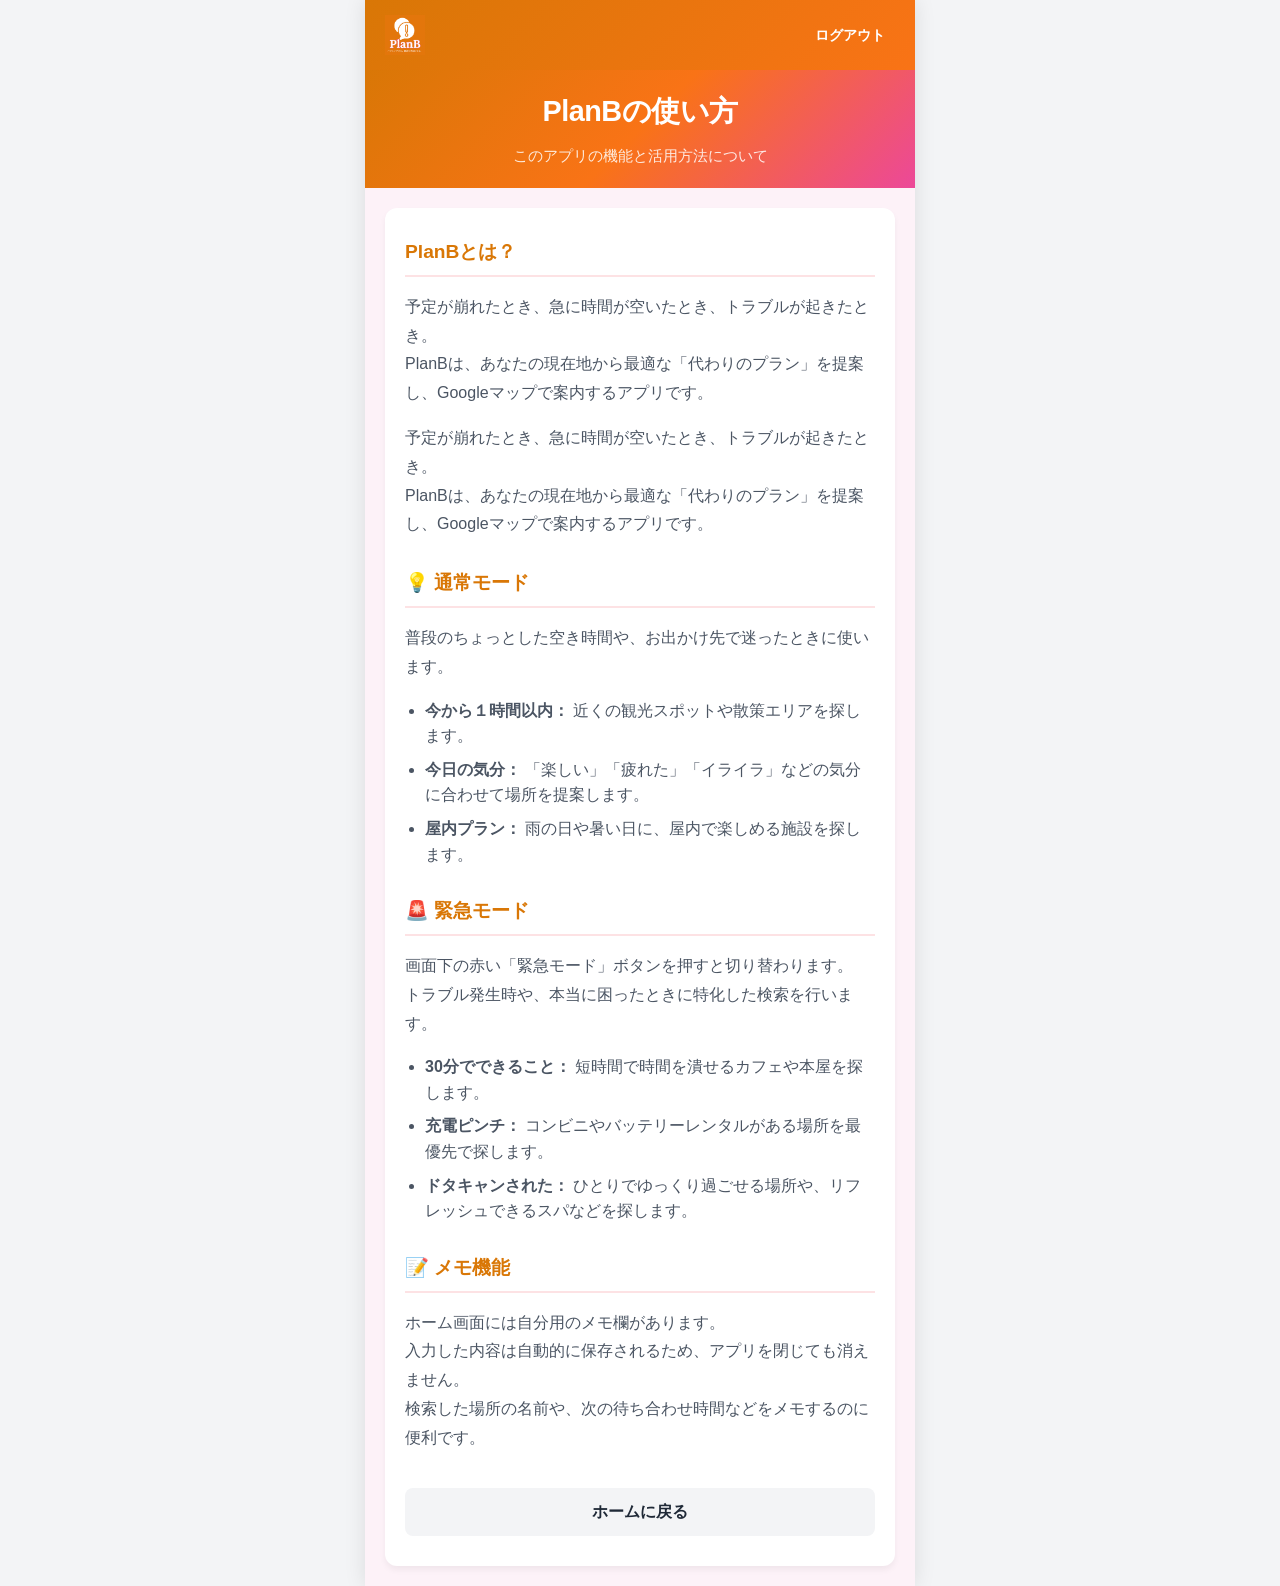
==== explain.html @ be39aa84 "explain追加" ====
<!DOCTYPE html>
<html lang="ja">
<head>
    <meta charset="UTF-8">
    <meta name="viewport" content="width=device-width, initial-scale=1.0">
    <title>PlanB - アプリの説明</title>
    <link rel="stylesheet" href="styles.css">
</head>
<body class="page-home">

<div id="app-container">
    <header>
        <a href="index.html" class="logo">
            <img src="fig/head.png" alt="PlanB" class="header-logo">
        </a>
        <div class="header-actions">
            <button class="btn-transparent" onclick="window.location.href='login.html'">ログアウト</button>
        </div>
    </header>

    <main>
        <div class="hero-section" style="padding: 20px;">
            <div class="hero-text">
                <h2>PlanBの使い方</h2>
                <p>このアプリの機能と活用方法について</p>
            </div>
        </div>

        <div class="explain-container">
            <div class="explain-content">
                <h3>PlanBとは？</h3>
                <p>
                    予定が崩れたとき、急に時間が空いたとき、トラブルが起きたとき。<br>
                    PlanBは、あなたの現在地から最適な「代わりのプラン」を提案し、Googleマップで案内するアプリです。
                </p>
                <p>
                    予定が崩れたとき、急に時間が空いたとき、トラブルが起きたとき。<br>
                    PlanBは、あなたの現在地から最適な「代わりのプラン」を提案し、Googleマップで案内するアプリです。
                </p>

                <h3>💡 通常モード</h3>
                <p>
                    普段のちょっとした空き時間や、お出かけ先で迷ったときに使います。
                </p>
                <ul>
                    <li><strong>今から１時間以内：</strong> 近くの観光スポットや散策エリアを探します。</li>
                    <li><strong>今日の気分：</strong> 「楽しい」「疲れた」「イライラ」などの気分に合わせて場所を提案します。</li>
                    <li><strong>屋内プラン：</strong> 雨の日や暑い日に、屋内で楽しめる施設を探します。</li>
                </ul>
                
                <h3>🚨 緊急モード</h3>
                <p>
                    画面下の赤い「緊急モード」ボタンを押すと切り替わります。<br>
                    トラブル発生時や、本当に困ったときに特化した検索を行います。
                </p>
                <ul>
                    <li><strong>30分でできること：</strong> 短時間で時間を潰せるカフェや本屋を探します。</li>
                    <li><strong>充電ピンチ：</strong> コンビニやバッテリーレンタルがある場所を最優先で探します。</li>
                    <li><strong>ドタキャンされた：</strong> ひとりでゆっくり過ごせる場所や、リフレッシュできるスパなどを探します。</li>
                </ul>

                <h3>📝 メモ機能</h3>
                <p>
                    ホーム画面には自分用のメモ欄があります。<br>
                    入力した内容は自動的に保存されるため、アプリを閉じても消えません。<br>
                    検索した場所の名前や、次の待ち合わせ時間などをメモするのに便利です。
                </p>

                <a href="index.html" class="btn-back">ホームに戻る</a>
            </div>
        </div>
    </main>
</div>

</body>
</html>
---- styles.css ----
/* =========================================
   1. 基本設定 (Base & Reset)
   ========================================= */
* {
    box-sizing: border-box;
}

body {
    margin: 0;
    font-family: -apple-system, BlinkMacSystemFont, "Segoe UI", Roboto, "Helvetica Neue", Arial, sans-serif;
    color: #1f2937;
    line-height: 1.5;
}

/* リンクの基本スタイル */
a {
    text-decoration: none;
    cursor: pointer;
    color: inherit;
}

/* =========================================
   2. 共通コンポーネント (Components)
   ========================================= */

/* ボタンの基本スタイル */
button {
    cursor: pointer;
    font-family: inherit;
}

/* プライマリーボタン（オレンジグラデーション） */
.btn-primary {
    width: 100%;
    padding: 12px;
    background: linear-gradient(135deg, #d97706 0%, #f97316 100%);
    color: white;
    border: none;
    border-radius: 8px;
    font-size: 1rem;
    font-weight: 600;
    transition: all 0.3s;
    display: inline-block;
    text-align: center;
}

.btn-primary:hover {
    transform: translateY(-2px);
    box-shadow: 0 10px 20px rgba(217, 119, 6, 0.3);
}

.btn-primary:active {
    transform: translateY(0);
}

/* フォーム入力欄 */
.form-group {
    margin-bottom: 20px;
    text-align: left;
}

.form-group label {
    display: block;
    font-size: 0.9rem;
    font-weight: 600;
    color: #1f2937;
    margin-bottom: 8px;
}

.form-group input {
    width: 100%;
    padding: 12px;
    border: 1px solid #e5e7eb;
    border-radius: 8px;
    font-size: 0.95rem;
    transition: border-color 0.2s;
}

.form-group input:focus {
    outline: none;
    border-color: #d97706;
    box-shadow: 0 0 0 3px rgba(217, 119, 6, 0.1);
}

/* =========================================
   3. ログイン画面スタイル (Login Page)
   ========================================= */
.page-login {
    display: flex;
    align-items: center;
    justify-content: center;
    min-height: 100vh;
    background: linear-gradient(135deg, #d97706 0%, #f97316 50%, #ec4899 100%);
}

.login-container {
    background: white;
    border-radius: 20px;
    padding: 40px;
    width: 90%;
    max-width: 400px;
    box-shadow: 0 20px 60px rgba(0, 0, 0, 0.15);
    text-align: center;
}

/* ログイン画面のロゴ */
.login-logo {
    /* 横幅をコンテナ(最大400px)の80%に制限し、高さは自動調整 */
    max-width: 80%;
    height: auto;
    margin-bottom: 30px;
    display: block;
    margin-left: auto;
    margin-right: auto;
}

/* ヘッダー（ホーム画面）のロゴ */
.logo {
    display: flex;
    align-items: center;
    /* ヘッダー内でのロゴエリアの高さを指定（例: 40px） */
    height: 40px;
}

.header-logo {
    /* 親要素(.logo)の高さに合わせてリサイズ */
    height: 100%;
    width: auto; /* 横幅は縦横比を維持して自動設定 */
    object-fit: contain;
}

.signup-link {
    margin-top: 20px;
    font-size: 0.9rem;
    color: #6b7280;
}

.signup-link a {
    color: #d97706;
    font-weight: 600;
}

.signup-link a:hover {
    text-decoration: underline;
}

/* =========================================
   4. ホーム画面レイアウト (Home Layout)
   ========================================= */
.page-home {
    background-color: #f3f4f6;
}

#app-container {
    width: 100%;
    max-width: 550px;
    min-height: 100vh;
    background-color: #fff;
    box-shadow: 0 0 20px rgba(0,0,0,0.1);
    position: relative;
    display: flex;
    flex-direction: column;
    margin: 0 auto;
}

/* ヘッダー */
header {
    position: sticky;
    top: 0;
    background: linear-gradient(135deg, #d97706 0%, #f97316 100%);
    padding: 15px 20px;
    display: flex;
    justify-content: space-between;
    align-items: center;
    z-index: 100;
}

.logo {
    display: flex;
    align-items: center;
    gap: 12px;
    font-weight: 800;
    font-size: 1.3rem;
    color: #ffffff;
}

.header-actions {
    display: flex;
    align-items: center;
    gap: 15px;
}

/* ヘッダー内の透明ボタン */
.btn-transparent {
    border: none;
    background: none;
    color: white;
    font-weight: 600;
    font-size: 0.9rem;
    padding: 5px 10px;
    border-radius: 6px;
    transition: background-color 0.2s;
}

.btn-transparent:hover {
    background-color: rgba(255, 255, 255, 0.2);
}

.icon-btn {
    font-size: 1.2rem;
    padding: 5px;
}

/* メインコンテンツエリア */
main {
    flex: 1;
    overflow-y: auto;
    display: flex;
    flex-direction: column;
    background-color: #fdf2f8;
}

/* =========================================
   5. ホーム画面コンテンツ (Home Contents)
   ========================================= */

/* ヒーローセクション */
.hero-section {
    background: linear-gradient(135deg, #d97706 0%, #f97316 50%, #ec4899 100%);
    padding: 30px 20px;
    color: white;
    text-align: center;
}

.hero-text h2 {
    font-size: 1.8rem;
    margin: 0 0 12px;
    font-weight: 700;
    letter-spacing: -0.5px;
}

.hero-text p {
    color: rgba(255, 255, 255, 0.85);
    font-size: 0.95rem;
    margin: 0;
    line-height: 1.5;
}

/* 選択エリア */
.plan-selection-section {
    padding: 25px 20px;
}

.selection-title {
    font-size: 1rem;
    font-weight: 600;
    color: #1f2937;
    margin: 0 0 16px;
}

/* カードグリッド */
.cards-grid {
    display: grid;
    grid-template-columns: 1fr;
    gap: 12px;
    margin-bottom: 20px;
}

.plan-card {
    background: white;
    border: 2px solid #fde2e4;
    border-radius: 12px;
    padding: 16px;
    cursor: pointer;
    transition: all 0.3s cubic-bezier(0.4, 0, 0.2, 1);
    display: flex;
    align-items: center;
    gap: 10px;
}

.plan-card:hover {
    border-color: #d97706;
    box-shadow: 0 8px 16px rgba(217, 119, 6, 0.12);
    transform: translateY(-2px);
}

.plan-card:active {
    transform: translateY(0);
}

.plan-card h3 {
    margin: 0;
    font-size: 1rem;
    color: #1f2937;
    font-weight: 600;
}

.plan-card .emoji {
    font-size: 1.5rem;
}

/* =========================================
   6. 緊急モードボタン (Emergency Mode)
   ========================================= */
.emergency-section {
    padding: 0 20px 25px;
}

.mode-btn {
    width: 100%;
    padding: 16px;
    color: white;
    border: none;
    border-radius: 12px;
    font-size: 1rem;
    font-weight: 600;
    cursor: pointer;
    transition: background-color 0.3s, transform 0.2s;
    display: flex;
    align-items: center;
    justify-content: center;
    gap: 8px;
}

.mode-btn:hover {
    transform: translateY(-2px);
}

.mode-btn:active {
    transform: translateY(0);
}

.mode-btn-danger {
    background-color: #ef4444; /* 赤 */
    box-shadow: 0 4px 12px rgba(239, 68, 68, 0.2);
}
.mode-btn-danger:hover {
    background-color: #dc2626;
}

.mode-btn-safe {
    background-color: #10b981; /* 緑 */
    box-shadow: 0 4px 12px rgba(16, 185, 129, 0.2);
}
.mode-btn-safe:hover {
    background-color: #059669;
}

.mode-btn-emoji {
    font-size: 1.5rem;
}
/* styles.css の末尾に追加 */

/* =========================================
   8. メモ帳エリア (Memo Pad)
   ========================================= */
.memo-section {
    padding: 0 20px 20px; /* 横と下の余白 */
}

.memo-container {
    background-color: white;
    border: 2px solid #e5e7eb;
    border-radius: 12px;
    padding: 15px;
}

.memo-label {
    display: block;
    font-size: 0.9rem;
    font-weight: 600;
    color: #4b5563;
    margin-bottom: 8px;
}

.memo-textarea {
    width: 100%;
    height: 80px; /* 初期の高さ */
    border: 1px solid #d1d5db;
    border-radius: 8px;
    padding: 10px;
    font-size: 0.95rem;
    line-height: 1.5;
    resize: vertical; /* 縦方向のみサイズ変更可能 */
    font-family: inherit;
}

.memo-textarea:focus {
    outline: none;
    border-color: #d97706; /* フォーカス時にオレンジ色に */
    box-shadow: 0 0 0 3px rgba(217, 119, 6, 0.1);
}
/* styles.css の末尾に追加 */

/* メモ帳のボタンエリア */
.memo-actions {
    display: flex;
    justify-content: flex-end; /* 右寄せ */
    gap: 10px;                 /* ボタン同士の間隔 */
    margin-top: 10px;
}

/* 小さめのボタン共通設定 */
.btn-sm {
    padding: 8px 16px;
    font-size: 0.9rem;
    border-radius: 6px;
    border: none;
    cursor: pointer;
    font-weight: 600;
    transition: background-color 0.2s;
    color: white;
}
/* 削除ボタン（赤） */
.btn-delete {
    background-color: #ef4444;
}
.btn-delete:hover {
    background-color: #dc2626;
}

/* =========================================
   9. 説明ページ (Explain Page)
   ========================================= */
.explain-container {
    background: white;
    padding: 30px 20px;
    border-radius: 12px;
    margin: 20px;
    box-shadow: 0 4px 6px rgba(0, 0, 0, 0.05);
}

.explain-content h3 {
    color: #d97706; /* テーマカラーのオレンジ */
    border-bottom: 2px solid #fde2e4;
    padding-bottom: 8px;
    margin-top: 30px;
    margin-bottom: 15px;
    font-size: 1.2rem;
}

.explain-content h3:first-child {
    margin-top: 0;
}

.explain-content p {
    color: #4b5563;
    line-height: 1.8;
    margin-bottom: 15px;
}

.explain-content ul {
    padding-left: 20px;
    color: #4b5563;
    margin-bottom: 20px;
}

.explain-content li {
    margin-bottom: 8px;
    line-height: 1.6;
}

/* 説明ページ内の「ホームに戻る」ボタン */
.btn-back {
    display: inline-block;
    margin-top: 20px;
    text-align: center;
    background-color: #f3f4f6;
    color: #1f2937;
    padding: 12px 24px;
    border-radius: 8px;
    font-weight: 600;
    width: 100%;
    transition: background-color 0.2s;
}

.btn-back:hover {
    background-color: #e5e7eb;
}
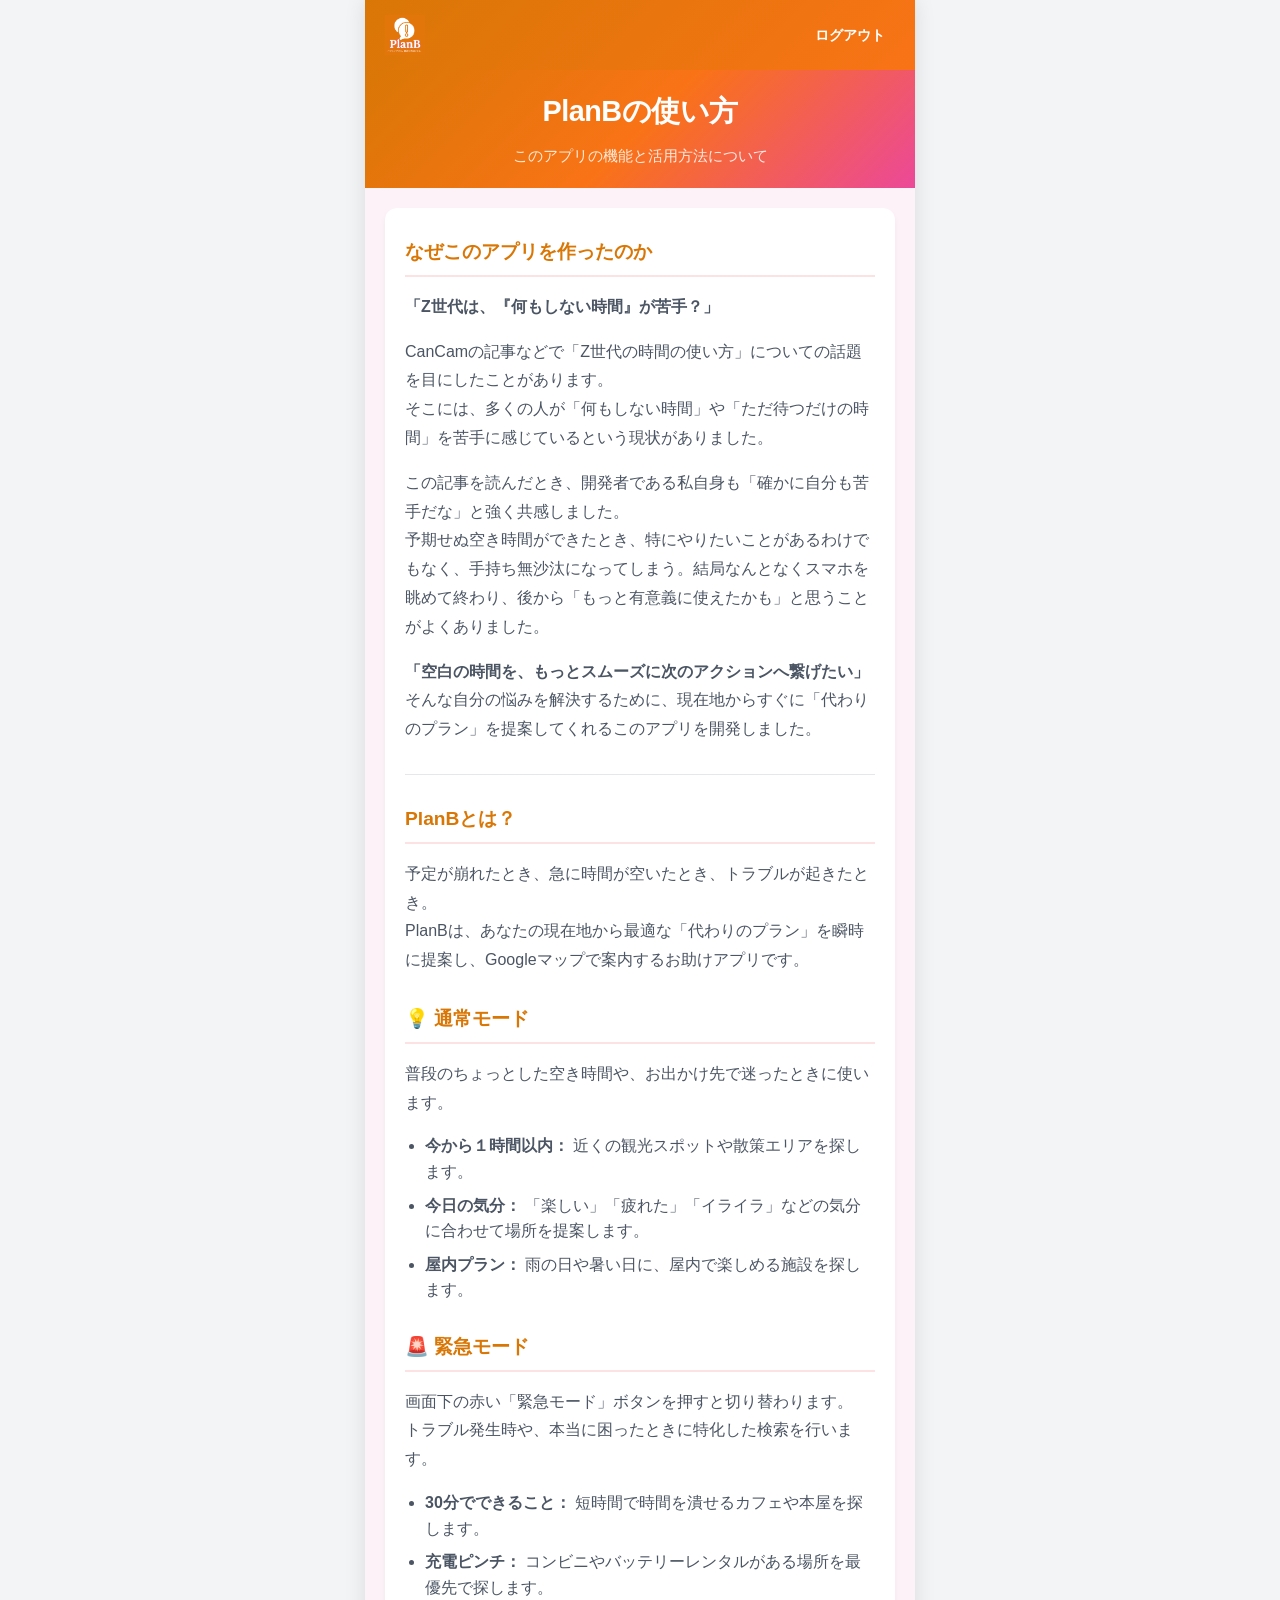
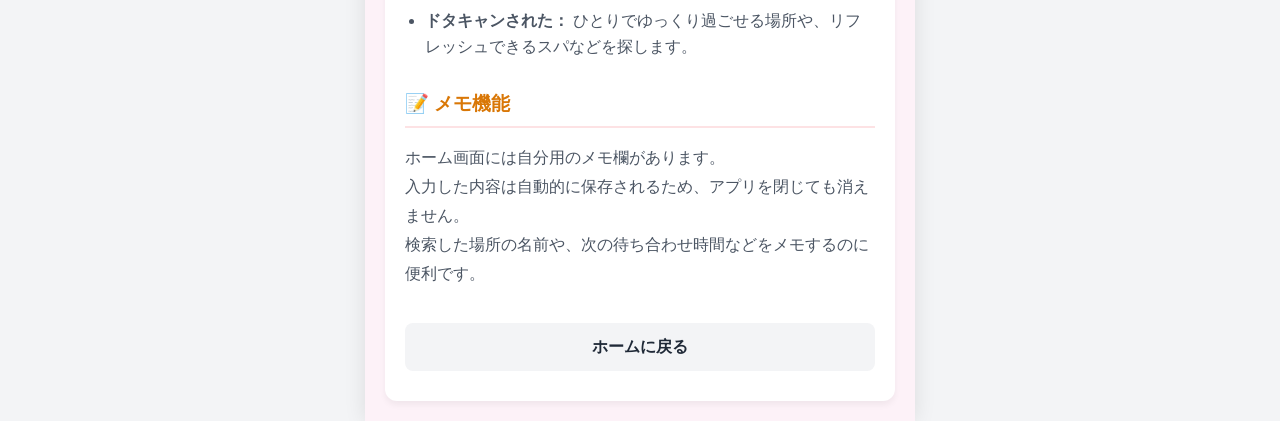
==== commit ae15b4e6: "修正" ====
--- a/explain.html
+++ b/explain.html
@@ -28,14 +28,29 @@
 
         <div class="explain-container">
             <div class="explain-content">
+                <h3>なぜこのアプリを作ったのか</h3>
+                
+                <p><strong>「Z世代は、『何もしない時間』が苦手？」</strong></p>
+                
+                <p>
+                    CanCamの記事などで「Z世代の時間の使い方」についての話題を目にしたことがあります。<br>
+                    そこには、多くの人が「何もしない時間」や「ただ待つだけの時間」を苦手に感じているという現状がありました。
+                </p>
+                <p>
+                    この記事を読んだとき、開発者である私自身も「確かに自分も苦手だな」と強く共感しました。<br>
+                    予期せぬ空き時間ができたとき、特にやりたいことがあるわけでもなく、手持ち無沙汰になってしまう。結局なんとなくスマホを眺めて終わり、後から「もっと有意義に使えたかも」と思うことがよくありました。
+                </p>
+                <p>
+                    <strong>「空白の時間を、もっとスムーズに次のアクションへ繋げたい」</strong><br>
+                    そんな自分の悩みを解決するために、現在地からすぐに「代わりのプラン」を提案してくれるこのアプリを開発しました。
+                </p>
+                
+                <hr style="margin: 30px 0; border: none; border-top: 1px solid #e5e7eb;">
+
                 <h3>PlanBとは？</h3>
                 <p>
                     予定が崩れたとき、急に時間が空いたとき、トラブルが起きたとき。<br>
-                    PlanBは、あなたの現在地から最適な「代わりのプラン」を提案し、Googleマップで案内するアプリです。
-                </p>
-                <p>
-                    予定が崩れたとき、急に時間が空いたとき、トラブルが起きたとき。<br>
-                    PlanBは、あなたの現在地から最適な「代わりのプラン」を提案し、Googleマップで案内するアプリです。
+                    PlanBは、あなたの現在地から最適な「代わりのプラン」を瞬時に提案し、Googleマップで案内するお助けアプリです。
                 </p>
 
                 <h3>💡 通常モード</h3>
@@ -47,7 +62,7 @@
                     <li><strong>今日の気分：</strong> 「楽しい」「疲れた」「イライラ」などの気分に合わせて場所を提案します。</li>
                     <li><strong>屋内プラン：</strong> 雨の日や暑い日に、屋内で楽しめる施設を探します。</li>
                 </ul>
-                
+
                 <h3>🚨 緊急モード</h3>
                 <p>
                     画面下の赤い「緊急モード」ボタンを押すと切り替わります。<br>
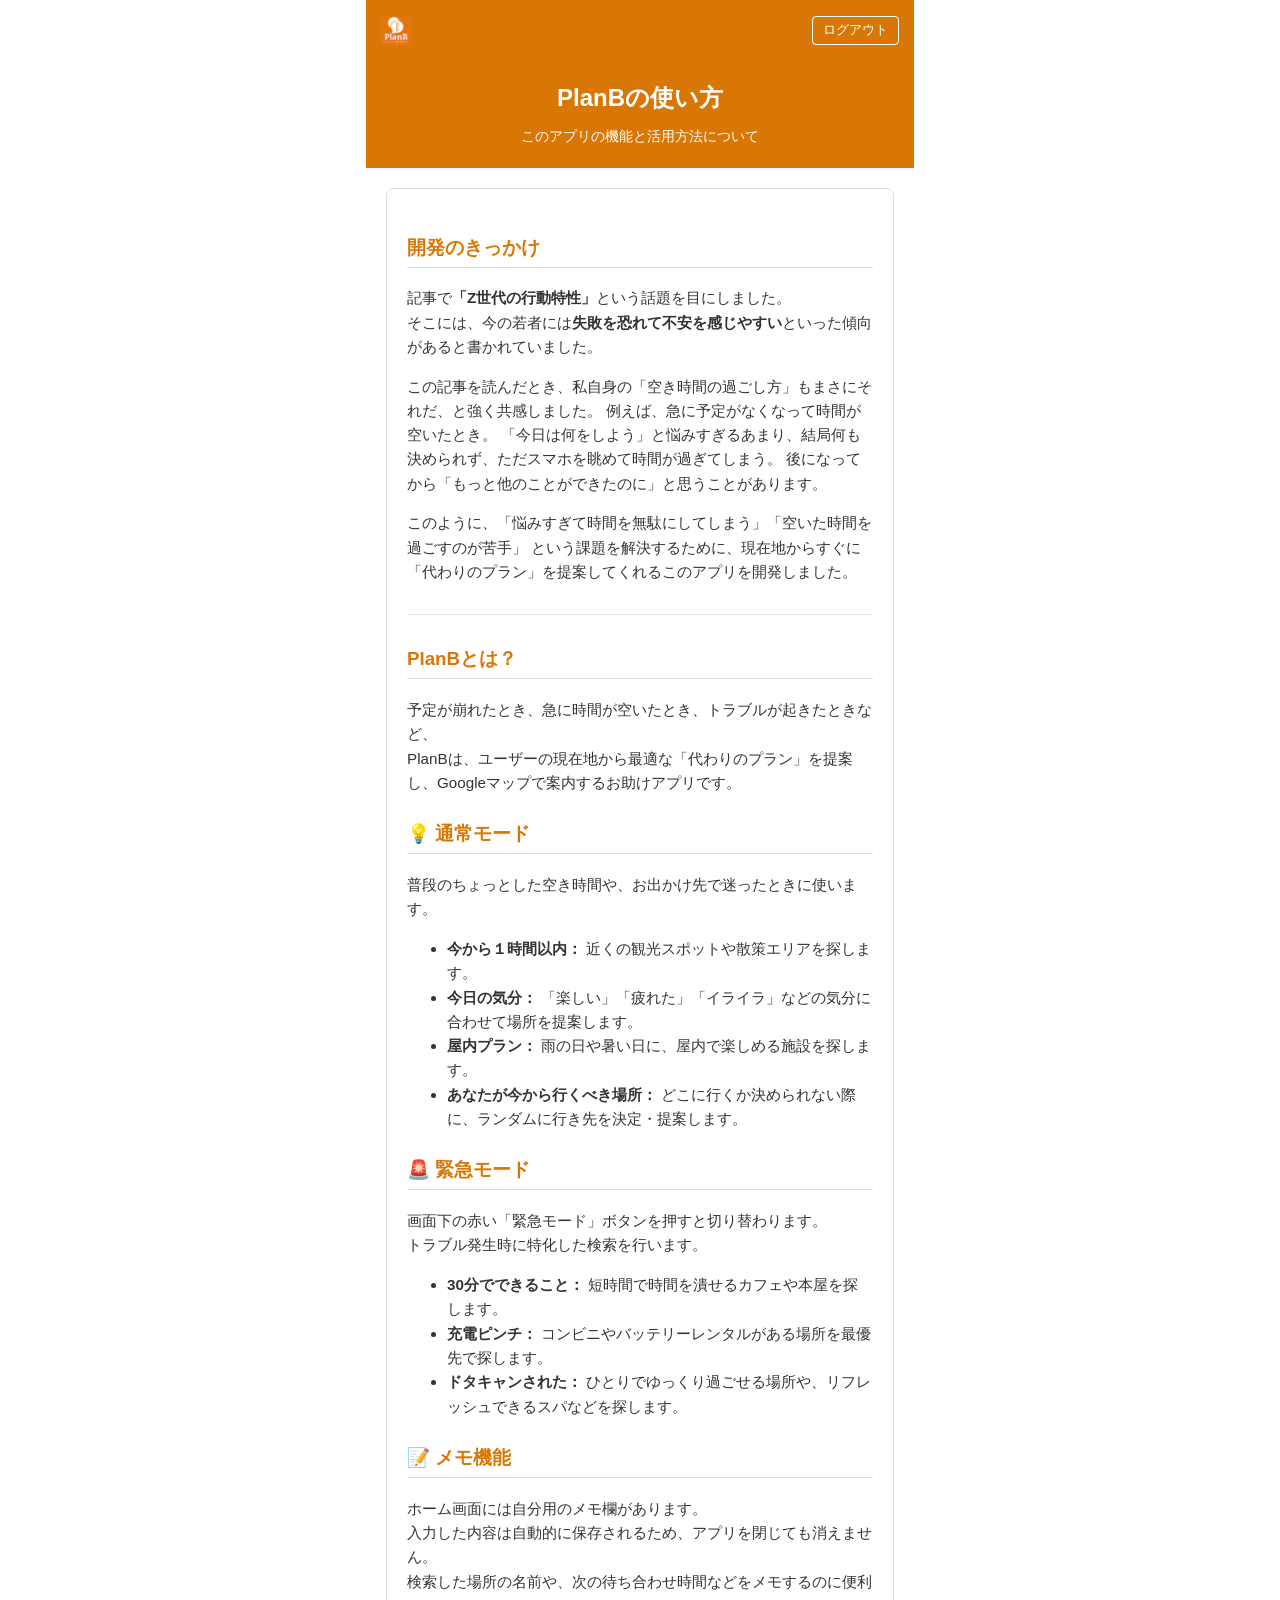
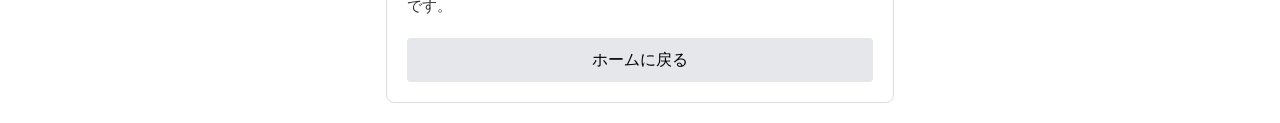
==== commit 9ad761c4: "CSS修正、あなたが行くべき場所の追加" ====
--- a/explain.html
+++ b/explain.html
@@ -28,29 +28,29 @@
 
         <div class="explain-container">
             <div class="explain-content">
-                <h3>なぜこのアプリを作ったのか</h3>
-                
-                <p><strong>「Z世代は、『何もしない時間』が苦手？」</strong></p>
+                <h3>開発のきっかけ</h3>
                 
                 <p>
-                    CanCamの記事などで「Z世代の時間の使い方」についての話題を目にしたことがあります。<br>
-                    そこには、多くの人が「何もしない時間」や「ただ待つだけの時間」を苦手に感じているという現状がありました。
+                    記事で<strong>「Z世代の行動特性」</strong>という話題を目にしました。<br>
+                    そこには、今の若者には<strong>失敗を恐れて不安を感じやすい</strong>といった傾向があると書かれていました。
                 </p>
                 <p>
-                    この記事を読んだとき、開発者である私自身も「確かに自分も苦手だな」と強く共感しました。<br>
-                    予期せぬ空き時間ができたとき、特にやりたいことがあるわけでもなく、手持ち無沙汰になってしまう。結局なんとなくスマホを眺めて終わり、後から「もっと有意義に使えたかも」と思うことがよくありました。
+                    この記事を読んだとき、私自身の「空き時間の過ごし方」もまさにそれだ、と強く共感しました。
+                    例えば、急に予定がなくなって時間が空いたとき。
+                    「今日は何をしよう」と悩みすぎるあまり、結局何も決められず、ただスマホを眺めて時間が過ぎてしまう。
+                    後になってから「もっと他のことができたのに」と思うことがあります。
                 </p>
                 <p>
-                    <strong>「空白の時間を、もっとスムーズに次のアクションへ繋げたい」</strong><br>
-                    そんな自分の悩みを解決するために、現在地からすぐに「代わりのプラン」を提案してくれるこのアプリを開発しました。
+                    このように、「悩みすぎて時間を無駄にしてしまう」「空いた時間を過ごすのが苦手」
+                    という課題を解決するために、現在地からすぐに「代わりのプラン」を提案してくれるこのアプリを開発しました。
                 </p>
                 
                 <hr style="margin: 30px 0; border: none; border-top: 1px solid #e5e7eb;">
 
                 <h3>PlanBとは？</h3>
                 <p>
-                    予定が崩れたとき、急に時間が空いたとき、トラブルが起きたとき。<br>
-                    PlanBは、あなたの現在地から最適な「代わりのプラン」を瞬時に提案し、Googleマップで案内するお助けアプリです。
+                    予定が崩れたとき、急に時間が空いたとき、トラブルが起きたときなど、<br>
+                    PlanBは、ユーザーの現在地から最適な「代わりのプラン」を提案し、Googleマップで案内するお助けアプリです。
                 </p>
 
                 <h3>💡 通常モード</h3>
@@ -61,12 +61,13 @@
                     <li><strong>今から１時間以内：</strong> 近くの観光スポットや散策エリアを探します。</li>
                     <li><strong>今日の気分：</strong> 「楽しい」「疲れた」「イライラ」などの気分に合わせて場所を提案します。</li>
                     <li><strong>屋内プラン：</strong> 雨の日や暑い日に、屋内で楽しめる施設を探します。</li>
+                    <li><strong>あなたが今から行くべき場所：</strong> どこに行くか決められない際に、ランダムに行き先を決定・提案します。</li>
                 </ul>
 
                 <h3>🚨 緊急モード</h3>
                 <p>
                     画面下の赤い「緊急モード」ボタンを押すと切り替わります。<br>
-                    トラブル発生時や、本当に困ったときに特化した検索を行います。
+                    トラブル発生時に特化した検索を行います。
                 </p>
                 <ul>
                     <li><strong>30分でできること：</strong> 短時間で時間を潰せるカフェや本屋を探します。</li>
--- a/styles.css
+++ b/styles.css
@@ -7,50 +7,45 @@
 
 body {
     margin: 0;
-    font-family: -apple-system, BlinkMacSystemFont, "Segoe UI", Roboto, "Helvetica Neue", Arial, sans-serif;
-    color: #1f2937;
+    /* 一般的なフォント指定 */
+    font-family: sans-serif;
+    color: #333333;
     line-height: 1.5;
+    background-color: #f3f4f6;
 }
 
 /* リンクの基本スタイル */
 a {
     text-decoration: none;
-    cursor: pointer;
     color: inherit;
 }
 
 /* =========================================
-   2. 共通コンポーネント (Components)
+   2. 共通コンポーネント
    ========================================= */
 
 /* ボタンの基本スタイル */
 button {
     cursor: pointer;
     font-family: inherit;
-}
-
-/* プライマリーボタン（オレンジグラデーション） */
+    font-size: 1rem;
+}
+
+/* プライマリーボタン */
 .btn-primary {
+    display: block;
     width: 100%;
     padding: 12px;
-    background: linear-gradient(135deg, #d97706 0%, #f97316 100%);
+    background-color: #d97706; /* 単色に変更 */
     color: white;
     border: none;
     border-radius: 8px;
-    font-size: 1rem;
-    font-weight: 600;
-    transition: all 0.3s;
-    display: inline-block;
+    font-weight: bold;
     text-align: center;
 }
 
 .btn-primary:hover {
-    transform: translateY(-2px);
-    box-shadow: 0 10px 20px rgba(217, 119, 6, 0.3);
-}
-
-.btn-primary:active {
-    transform: translateY(0);
+    background-color: #b45309; /* ホバー時は少し暗くするだけ */
 }
 
 /* フォーム入力欄 */
@@ -61,83 +56,56 @@
 
 .form-group label {
     display: block;
-    font-size: 0.9rem;
-    font-weight: 600;
-    color: #1f2937;
+    font-weight: bold;
     margin-bottom: 8px;
 }
 
 .form-group input {
     width: 100%;
-    padding: 12px;
-    border: 1px solid #e5e7eb;
-    border-radius: 8px;
-    font-size: 0.95rem;
-    transition: border-color 0.2s;
-}
-
-.form-group input:focus {
-    outline: none;
-    border-color: #d97706;
-    box-shadow: 0 0 0 3px rgba(217, 119, 6, 0.1);
-}
-
-/* =========================================
-   3. ログイン画面スタイル (Login Page)
+    padding: 10px;
+    border: 1px solid #cccccc;
+    border-radius: 4px;
+    font-size: 1rem;
+}
+
+/* =========================================
+   3. ログイン画面 (Login Page)
    ========================================= */
 .page-login {
     display: flex;
     align-items: center;
     justify-content: center;
     min-height: 100vh;
-    background: linear-gradient(135deg, #d97706 0%, #f97316 50%, #ec4899 100%);
-}
-
+    background-color: #d97706; 
+}
 .login-container {
-    background: white;
-    border-radius: 20px;
+    background-color: white;
     padding: 40px;
     width: 90%;
     max-width: 400px;
-    box-shadow: 0 20px 60px rgba(0, 0, 0, 0.15);
+    border: 1px solid white;
+    border-radius: 10px;
     text-align: center;
 }
 
-/* ログイン画面のロゴ */
 .login-logo {
-    /* 横幅をコンテナ(最大400px)の80%に制限し、高さは自動調整 */
-    max-width: 80%;
+    width: 80%; 
     height: auto;
-    margin-bottom: 30px;
-    display: block;
+    margin-bottom: 20px;
     margin-left: auto;
     margin-right: auto;
-}
-
-/* ヘッダー（ホーム画面）のロゴ */
-.logo {
-    display: flex;
-    align-items: center;
-    /* ヘッダー内でのロゴエリアの高さを指定（例: 40px） */
-    height: 40px;
-}
-
-.header-logo {
-    /* 親要素(.logo)の高さに合わせてリサイズ */
-    height: 100%;
-    width: auto; /* 横幅は縦横比を維持して自動設定 */
-    object-fit: contain;
+    display: block;
 }
 
 .signup-link {
     margin-top: 20px;
     font-size: 0.9rem;
-    color: #6b7280;
+    color: black;
 }
 
 .signup-link a {
     color: #d97706;
-    font-weight: 600;
+    font-weight: bold;
 }
 
 .signup-link a:hover {
@@ -145,154 +113,137 @@
 }
 
 /* =========================================
-   4. ホーム画面レイアウト (Home Layout)
+   4. ホーム画面レイアウト
    ========================================= */
 .page-home {
-    background-color: #f3f4f6;
+    background-color: white;
 }
 
 #app-container {
     width: 100%;
     max-width: 550px;
     min-height: 100vh;
-    background-color: #fff;
-    box-shadow: 0 0 20px rgba(0,0,0,0.1);
+    background-color: white;
+    margin: 0 auto;
     position: relative;
-    display: flex;
-    flex-direction: column;
-    margin: 0 auto;
+    border-left: 1px solid white;
+    border-right: 1px solid white;
 }
 
 /* ヘッダー */
 header {
-    position: sticky;
-    top: 0;
-    background: linear-gradient(135deg, #d97706 0%, #f97316 100%);
-    padding: 15px 20px;
+    background-color: #d97706;
+    padding: 15px;
     display: flex;
     justify-content: space-between;
     align-items: center;
-    z-index: 100;
-}
-
+    color: white;
+}
+
+/* ロゴまわり */
 .logo {
     display: flex;
     align-items: center;
-    gap: 12px;
-    font-weight: 800;
-    font-size: 1.3rem;
     color: #ffffff;
+    font-weight: bold;
+    font-size: 1.2rem;
+}
+
+.header-logo {
+    height: 30px; /* object-fitを使わず高さ指定のみで制御 */
+    width: auto;
 }
 
 .header-actions {
     display: flex;
-    align-items: center;
-    gap: 15px;
-}
-
-/* ヘッダー内の透明ボタン */
+    gap: 10px;
+}
+
+/* 透明ボタン */
 .btn-transparent {
-    border: none;
-    background: none;
-    color: white;
-    font-weight: 600;
-    font-size: 0.9rem;
+    border: 1px solid white;
+    background-color: transparent;
+    color: white;
     padding: 5px 10px;
-    border-radius: 6px;
-    transition: background-color 0.2s;
+    border-radius: 4px;
+    font-size: 0.8rem;
 }
 
 .btn-transparent:hover {
-    background-color: rgba(255, 255, 255, 0.2);
-}
-
-.icon-btn {
-    font-size: 1.2rem;
-    padding: 5px;
-}
-
-/* メインコンテンツエリア */
+    background-color: rgba(255, 255, 255, 0);
+}
+
+/* メインエリア */
 main {
     flex: 1;
-    overflow-y: auto;
     display: flex;
     flex-direction: column;
-    background-color: #fdf2f8;
-}
-
-/* =========================================
-   5. ホーム画面コンテンツ (Home Contents)
+}
+
+/* =========================================
+   5. ホーム画面コンテンツ
    ========================================= */
 
 /* ヒーローセクション */
 .hero-section {
-    background: linear-gradient(135deg, #d97706 0%, #f97316 50%, #ec4899 100%);
-    padding: 30px 20px;
+    background-color: #d97706;
+    padding: 20px;
     color: white;
     text-align: center;
 }
 
 .hero-text h2 {
-    font-size: 1.8rem;
-    margin: 0 0 12px;
-    font-weight: 700;
-    letter-spacing: -0.5px;
+    font-size: 1.5rem;
+    margin: 0 0 10px 0;
 }
 
 .hero-text p {
-    color: rgba(255, 255, 255, 0.85);
-    font-size: 0.95rem;
     margin: 0;
-    line-height: 1.5;
+    font-size: 0.9rem;
 }
 
 /* 選択エリア */
 .plan-selection-section {
-    padding: 25px 20px;
+    padding: 20px;
 }
 
 .selection-title {
-    font-size: 1rem;
-    font-weight: 600;
-    color: #1f2937;
-    margin: 0 0 16px;
+    font-size: 1.1rem;
+    font-weight: bold;
+    color: #333;
+    margin: 0 0 15px 0;
+    border-left: 4px solid #d97706; 
+    padding-left: 10px;
 }
 
 /* カードグリッド */
 .cards-grid {
-    display: grid;
-    grid-template-columns: 1fr;
-    gap: 12px;
+    /* Flexboxで縦並びにする（Grid未習得の場合の安全策） */
+    display: flex;
+    flex-direction: column;
+    gap: 10px;
     margin-bottom: 20px;
 }
 
 .plan-card {
-    background: white;
-    border: 2px solid #fde2e4;
-    border-radius: 12px;
-    padding: 16px;
+    background-color: white;
+    border: 1px solid white;
+    border-radius: 8px;
+    padding: 15px;
     cursor: pointer;
-    transition: all 0.3s cubic-bezier(0.4, 0, 0.2, 1);
-    display: flex;
-    align-items: center;
-    gap: 10px;
+    display: flex;
+    align-items: center;
 }
 
 .plan-card:hover {
+    background-color: #fff7ed;
     border-color: #d97706;
-    box-shadow: 0 8px 16px rgba(217, 119, 6, 0.12);
-    transform: translateY(-2px);
-}
-
-.plan-card:active {
-    transform: translateY(0);
 }
 
 .plan-card h3 {
     margin: 0;
     font-size: 1rem;
-    color: #1f2937;
-    font-weight: 600;
+    margin-left: 10px;
 }
 
 .plan-card .emoji {
@@ -300,39 +251,28 @@
 }
 
 /* =========================================
-   6. 緊急モードボタン (Emergency Mode)
+   6. 緊急モードボタン
    ========================================= */
 .emergency-section {
-    padding: 0 20px 25px;
+    padding: 0 20px 20px;
 }
 
 .mode-btn {
     width: 100%;
-    padding: 16px;
+    padding: 15px;
     color: white;
     border: none;
-    border-radius: 12px;
+    border-radius: 8px;
     font-size: 1rem;
-    font-weight: 600;
-    cursor: pointer;
-    transition: background-color 0.3s, transform 0.2s;
+    font-weight: bold;
     display: flex;
     align-items: center;
     justify-content: center;
-    gap: 8px;
-}
-
-.mode-btn:hover {
-    transform: translateY(-2px);
-}
-
-.mode-btn:active {
-    transform: translateY(0);
+    gap: 10px;
 }
 
 .mode-btn-danger {
     background-color: #ef4444; /* 赤 */
-    box-shadow: 0 4px 12px rgba(239, 68, 68, 0.2);
 }
 .mode-btn-danger:hover {
     background-color: #dc2626;
@@ -340,140 +280,92 @@
 
 .mode-btn-safe {
     background-color: #10b981; /* 緑 */
-    box-shadow: 0 4px 12px rgba(16, 185, 129, 0.2);
 }
 .mode-btn-safe:hover {
     background-color: #059669;
 }
 
-.mode-btn-emoji {
-    font-size: 1.5rem;
-}
-/* styles.css の末尾に追加 */
-
-/* =========================================
-   8. メモ帳エリア (Memo Pad)
+/* =========================================
+   8. メモ帳エリア
    ========================================= */
 .memo-section {
-    padding: 0 20px 20px; /* 横と下の余白 */
+    padding: 0 20px 20px;
 }
 
 .memo-container {
-    background-color: white;
-    border: 2px solid #e5e7eb;
-    border-radius: 12px;
+    background-color: #f9fafb;
+    border: 1px solid #ddd;
+    border-radius: 8px;
     padding: 15px;
 }
 
 .memo-label {
     display: block;
+    font-weight: bold;
+    margin-bottom: 5px;
     font-size: 0.9rem;
-    font-weight: 600;
-    color: #4b5563;
-    margin-bottom: 8px;
 }
 
 .memo-textarea {
     width: 100%;
-    height: 80px; /* 初期の高さ */
-    border: 1px solid #d1d5db;
-    border-radius: 8px;
-    padding: 10px;
-    font-size: 0.95rem;
-    line-height: 1.5;
-    resize: vertical; /* 縦方向のみサイズ変更可能 */
+    height: 80px;
+    border: 1px solid #ddd;
+    padding: 5px;
     font-family: inherit;
 }
 
-.memo-textarea:focus {
-    outline: none;
-    border-color: #d97706; /* フォーカス時にオレンジ色に */
-    box-shadow: 0 0 0 3px rgba(217, 119, 6, 0.1);
-}
-/* styles.css の末尾に追加 */
-
-/* メモ帳のボタンエリア */
 .memo-actions {
-    display: flex;
-    justify-content: flex-end; /* 右寄せ */
-    gap: 10px;                 /* ボタン同士の間隔 */
     margin-top: 10px;
-}
-
-/* 小さめのボタン共通設定 */
+    text-align: right;
+}
+
 .btn-sm {
-    padding: 8px 16px;
+    padding: 5px 15px;
     font-size: 0.9rem;
-    border-radius: 6px;
+    border-radius: 4px;
     border: none;
-    cursor: pointer;
-    font-weight: 600;
-    transition: background-color 0.2s;
-    color: white;
-}
-/* 削除ボタン（赤） */
+    color: white;
+}
+
 .btn-delete {
     background-color: #ef4444;
 }
-.btn-delete:hover {
-    background-color: #dc2626;
-}
-
-/* =========================================
-   9. 説明ページ (Explain Page)
+
+/* =========================================
+   9. 説明ページ
    ========================================= */
 .explain-container {
-    background: white;
-    padding: 30px 20px;
-    border-radius: 12px;
+    background-color: white;
+    padding: 20px;
     margin: 20px;
-    box-shadow: 0 4px 6px rgba(0, 0, 0, 0.05);
+    border: 1px solid #ddd;
+    border-radius: 8px;
 }
 
 .explain-content h3 {
-    color: #d97706; /* テーマカラーのオレンジ */
-    border-bottom: 2px solid #fde2e4;
-    padding-bottom: 8px;
-    margin-top: 30px;
-    margin-bottom: 15px;
-    font-size: 1.2rem;
-}
-
-.explain-content h3:first-child {
-    margin-top: 0;
-}
-
-.explain-content p {
-    color: #4b5563;
-    line-height: 1.8;
-    margin-bottom: 15px;
-}
-
+    color: #d97706;
+    border-bottom: 1px solid #ddd;
+    padding-bottom: 5px;
+    margin-top: 25px;
+}
+
+.explain-content p, 
 .explain-content ul {
-    padding-left: 20px;
-    color: #4b5563;
-    margin-bottom: 20px;
-}
-
-.explain-content li {
-    margin-bottom: 8px;
+    font-size: 0.95rem;
     line-height: 1.6;
 }
 
-/* 説明ページ内の「ホームに戻る」ボタン */
 .btn-back {
-    display: inline-block;
+    display: block;
+    text-align: center;
+    background-color: #e5e7eb;
+    color: black;
+    padding: 10px;
+    border-radius: 4px;
     margin-top: 20px;
-    text-align: center;
-    background-color: #f3f4f6;
-    color: #1f2937;
-    padding: 12px 24px;
-    border-radius: 8px;
-    font-weight: 600;
-    width: 100%;
-    transition: background-color 0.2s;
+    text-decoration: none;
 }
 
 .btn-back:hover {
-    background-color: #e5e7eb;
+    background-color: #d1d5db;
 }
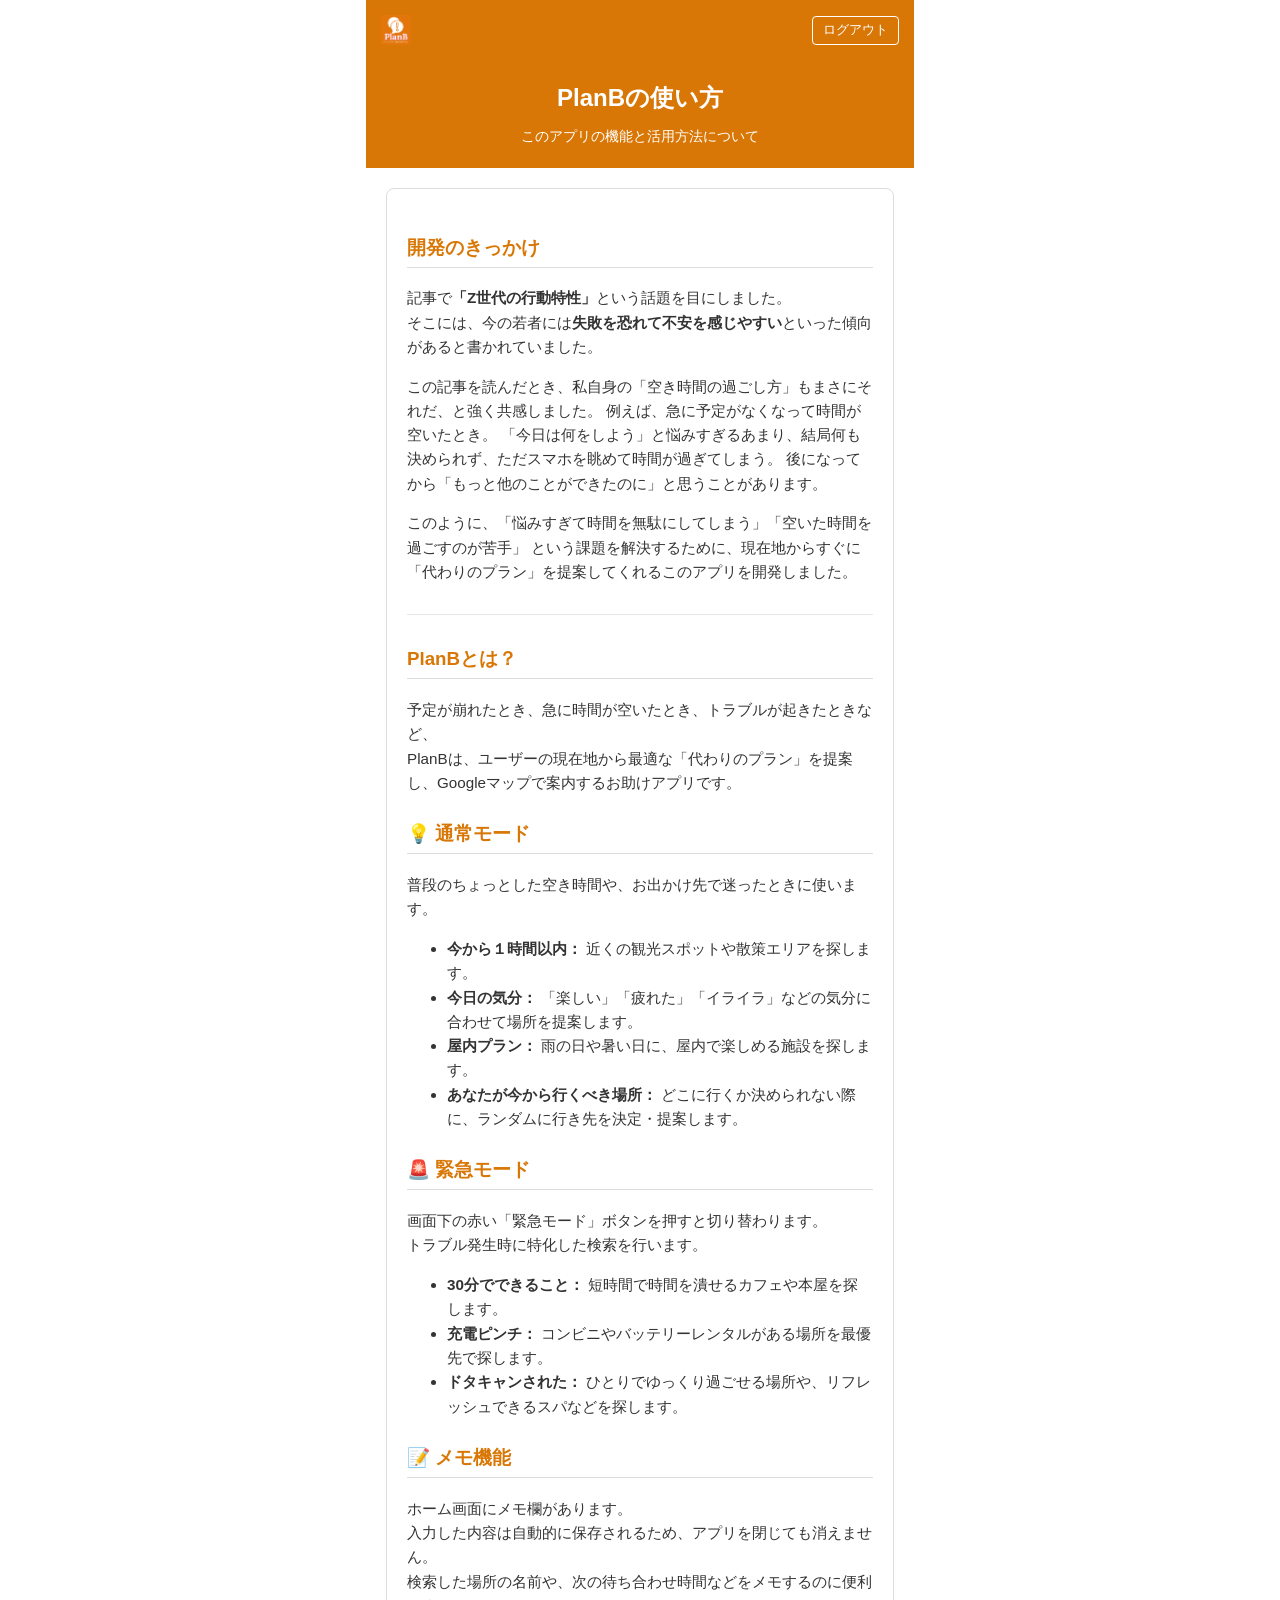
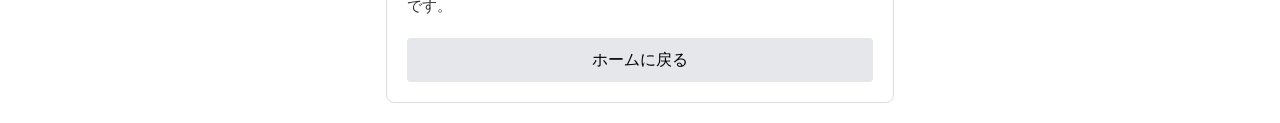
==== commit 477292b0: "修正" ====
--- a/explain.html
+++ b/explain.html
@@ -63,7 +63,7 @@
                     <li><strong>屋内プラン：</strong> 雨の日や暑い日に、屋内で楽しめる施設を探します。</li>
                     <li><strong>あなたが今から行くべき場所：</strong> どこに行くか決められない際に、ランダムに行き先を決定・提案します。</li>
                 </ul>
-
+                
                 <h3>🚨 緊急モード</h3>
                 <p>
                     画面下の赤い「緊急モード」ボタンを押すと切り替わります。<br>
@@ -77,7 +77,7 @@
 
                 <h3>📝 メモ機能</h3>
                 <p>
-                    ホーム画面には自分用のメモ欄があります。<br>
+                    ホーム画面にメモ欄があります。<br>
                     入力した内容は自動的に保存されるため、アプリを閉じても消えません。<br>
                     検索した場所の名前や、次の待ち合わせ時間などをメモするのに便利です。
                 </p>
